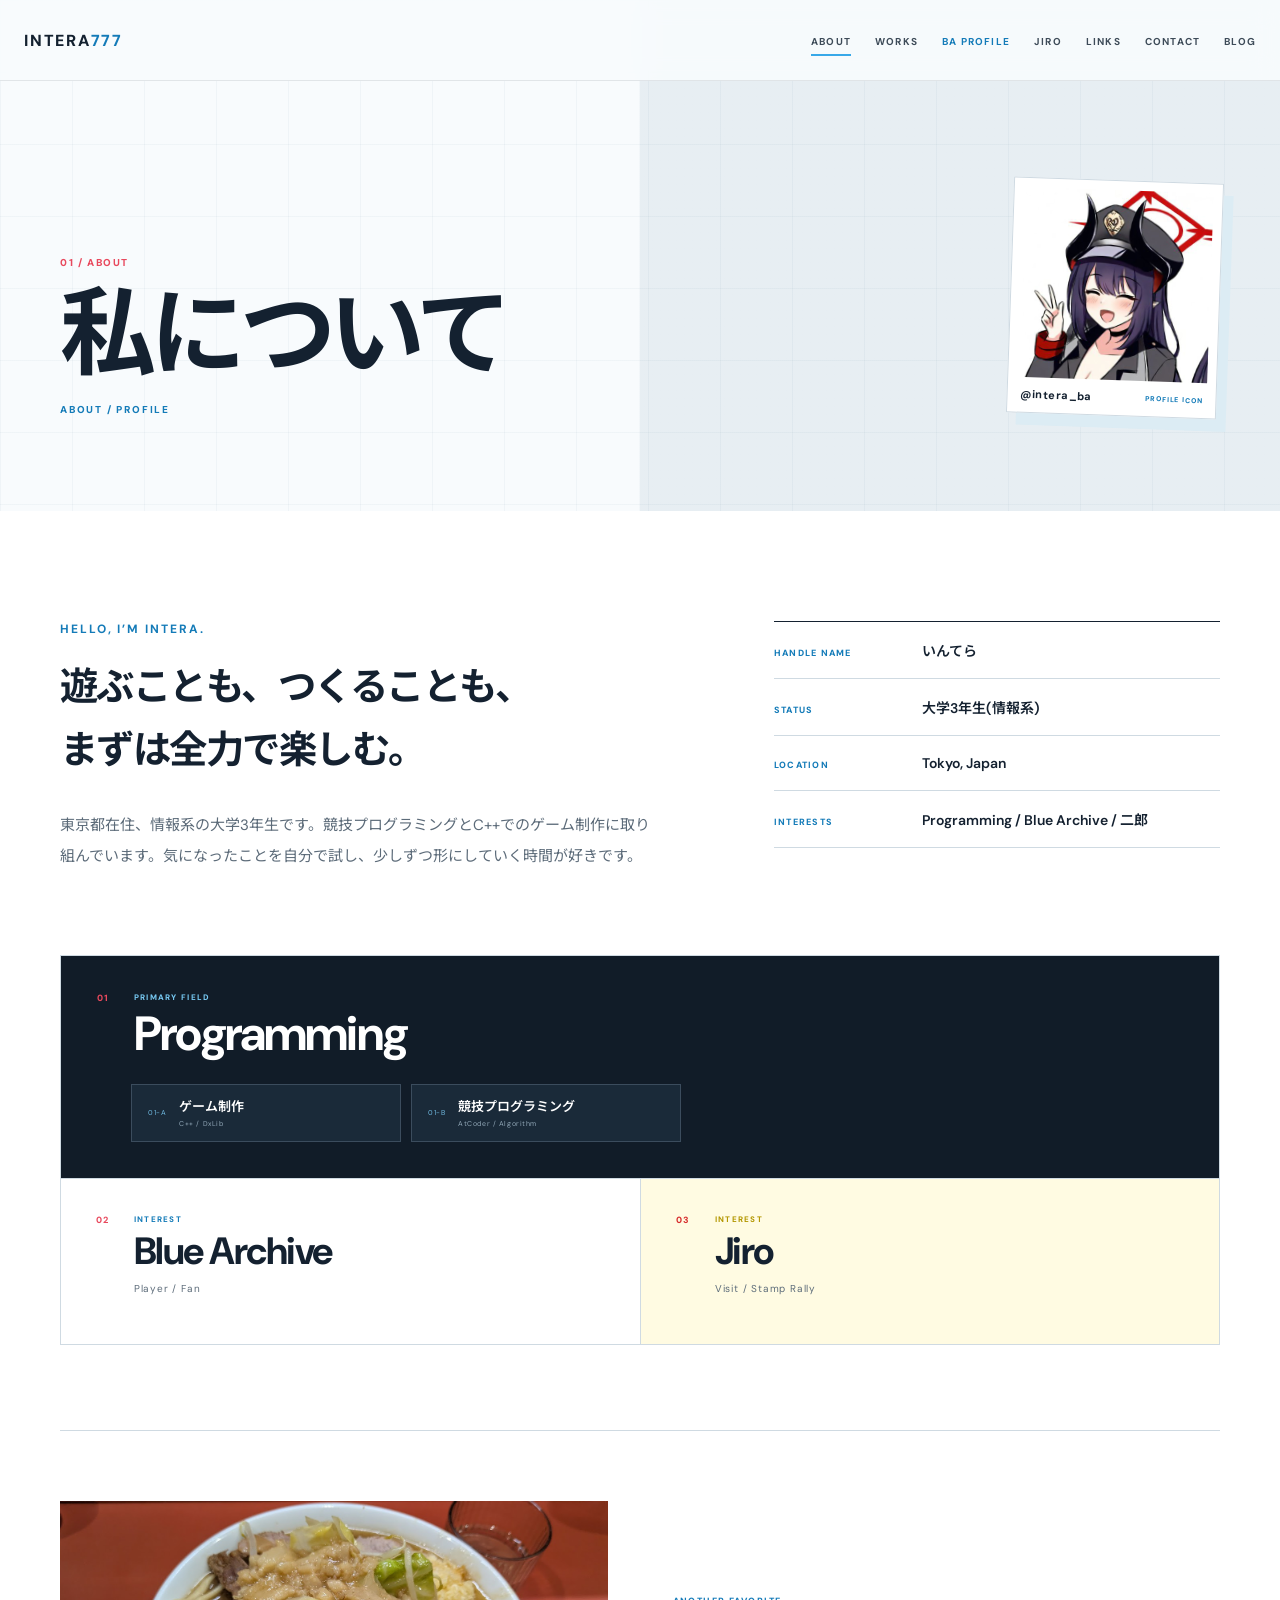
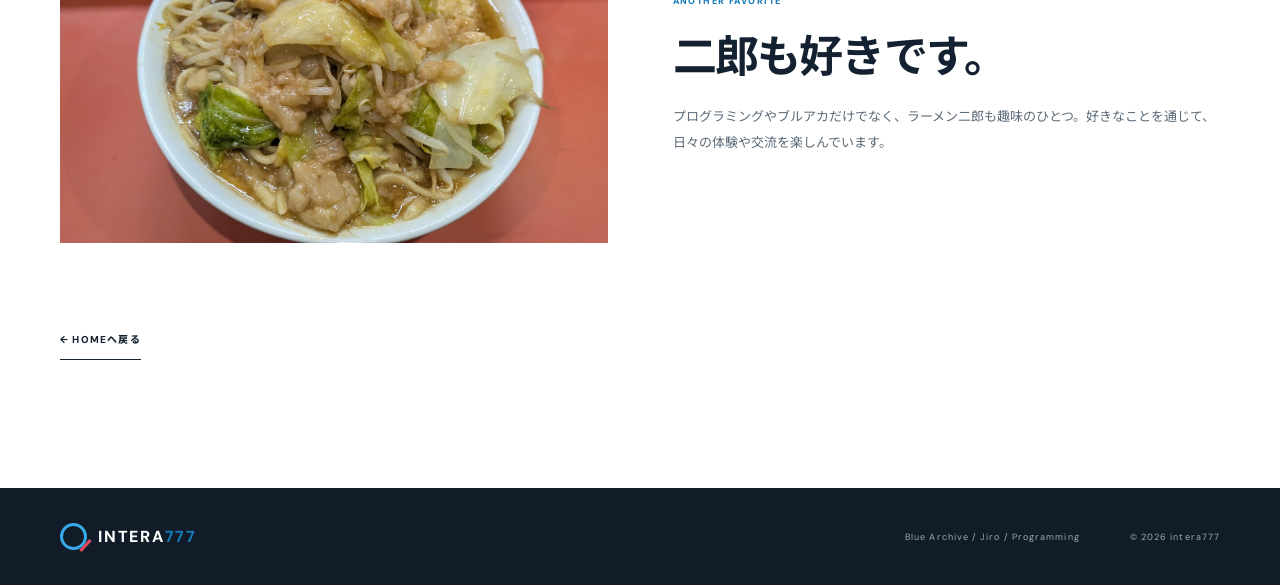
==== about.html @ 97f6bbed "サイトの完成" ====
<!doctype html>
<html lang="ja">
    <head>
        <meta charset="utf-8">
        <meta name="viewport" content="width=device-width, initial-scale=1">
        <meta name="description" content="いんてらのプロフィール、趣味、取り組んでいることを紹介します。">
        <title>About | いんてら</title>
        <link rel="stylesheet" href="stylesheet.css">
        <script src="script.js" defer></script>
    </head>
    <body class="subpage" data-page="about">
        <a class="skip-link" href="#main">
            本文へスキップ
        </a>
        <header class="site-header">
            <div class="header-inner">
                <a class="brand" href="index.html" aria-label="ホームへ戻る">
                    <span>INTERA<span class="brand-accent">777</span></span>
                </a>
                <button class="menu-button" type="button" aria-expanded="false" aria-controls="global-nav">
                    <span>MENU</span><i aria-hidden="true"></i>
                </button>
                <nav class="global-nav" id="global-nav" aria-label="メインナビゲーション">
                    <a data-nav="about" href="about.html">
                        ABOUT
                    </a>
                    <a data-nav="works" href="works.html">
                        WORKS
                    </a>
                    <a data-nav="ba" class="nav-highlight" href="ba_profile.html">
                        BA PROFILE
                    </a>
                    <a data-nav="jiro" href="jiro.html">
                        JIRO
                    </a>
                    <a data-nav="links" href="links.html">
                        LINKS
                    </a>
                    <a data-nav="contact" href="contact.html">
                        CONTACT
                    </a>
                    <a data-nav="blog" href="blog.html">
                        BLOG
                    </a>
                </nav>
            </div>
        </header>
        <main id="main">
            <section class="page-hero">
                <div class="page-width page-hero-inner reveal">
                    <div>
                        <p>
                            01 / ABOUT
                        </p>
                        <h1>
                            私について
                        </h1>
                        <span>ABOUT / PROFILE</span>
                    </div>
                    <figure class="about-hero-portrait">
                        <img src="image/x_icon.jpg" alt="いんてらのXプロフィールアイコン">
                        <figcaption>
                            <span>@intera_ba</span><small>PROFILE ICON</small>
                        </figcaption>
                    </figure>
                </div>
            </section>
            <section class="section about detail-section">
                <div class="page-width">
                    <div class="about-layout">
                        <div class="about-intro reveal">
                            <p class="about-kicker">
                                HELLO, I’M INTERA.
                            </p>
                            <p class="about-message">
                                遊ぶことも、つくることも、<br>まずは全力で楽しむ。
                            </p>
                            <p class="body-copy">
                                東京都在住、情報系の大学3年生です。競技プログラミングとC++でのゲーム制作に取り組んでいます。気になったことを自分で試し、少しずつ形にしていく時間が好きです。
                            </p>
                        </div>
                        <dl class="profile-list reveal">
                            <div>
                                <dt>
                                    HANDLE NAME
                                </dt>
                                <dd>
                                    いんてら
                                </dd>
                            </div>
                            <div>
                                <dt>
                                    STATUS
                                </dt>
                                <dd>
                                    大学3年生(情報系)
                                </dd>
                            </div>
                            <div>
                                <dt>
                                    LOCATION
                                </dt>
                                <dd>
                                    Tokyo, Japan
                                </dd>
                            </div>
                            <div>
                                <dt>
                                    INTERESTS
                                </dt>
                                <dd>
                                    Programming / Blue Archive / 二郎
                                </dd>
                            </div>
                        </dl>
                    </div>
                    <div class="interest-strip interest-hierarchy reveal" aria-label="興味分野の階層">
                        <section class="interest-parent">
                            <div class="interest-title">
                                <span class="interest-number">01</span>
                                <div>
                                    <small>PRIMARY FIELD</small>
                                    <h2>
                                        Programming
                                    </h2>
                                </div>
                            </div>
                            <div class="interest-branches">
                                <article>
                                    <span>01-A</span>
                                    <div>
                                        <h3>
                                            ゲーム制作
                                        </h3>
                                        <small>C++ / DxLib</small>
                                    </div>
                                </article>
                                <article>
                                    <span>01-B</span>
                                    <div>
                                        <h3>
                                            競技プログラミング
                                        </h3>
                                        <small>AtCoder / Algorithm</small>
                                    </div>
                                </article>
                            </div>
                        </section>
                        <section class="interest-root">
                            <span class="interest-number">02</span>
                            <div>
                                <small>INTEREST</small>
                                <h2>
                                    Blue Archive
                                </h2>
                                <p>Player / Fan</p>
                            </div>
                        </section>
                        <section class="interest-root interest-root-jiro">
                            <span class="interest-number">03</span>
                            <div>
                                <small>INTEREST</small>
                                <h2>
                                    Jiro
                                </h2>
                                <p>Visit / Stamp Rally</p>
                            </div>
                        </section>
                    </div>
                    <div class="about-feature reveal">
                        <img src="image/jiro_sengawa.jpg" alt="ラーメン二郎仙川店のラーメン">
                        <div>
                            <span>ANOTHER FAVORITE</span>
                            <h2>
                                二郎も好きです。
                            </h2>
                            <p>
                                プログラミングやブルアカだけでなく、ラーメン二郎も趣味のひとつ。好きなことを通じて、日々の体験や交流を楽しんでいます。
                            </p>
                        </div>
                    </div>
                    <a class="back-home reveal" href="index.html">
                        ← HOMEへ戻る
                    </a>
                </div>
            </section>
        </main>
        <footer>
            <div class="page-width footer-inner">
                <a class="brand" href="index.html">
                    <span class="brand-mark"></span><span>INTERA<span class="brand-accent">777</span></span>
                </a>
                <p>
                    Blue Archive / Jiro / Programming
                </p>
                <p>
                    © <span id="current-year">2026</span> intera777
                </p>
            </div>
        </footer>
    </body>
</html>
---- stylesheet.css ----
@import url("https://fonts.googleapis.com/css2?family=DM+Sans:wght@400;500;600;700&family=Noto+Sans+JP:wght@400;500;700;800&display=swap");

:root {
    --ink: #142130;
    --muted: #5c6b79;
    --blue: #38a8e8;
    --blue-dark: #147bb8;
    --pale: #eaf7ff;
    --red: #e8495d;
    --line: #cfdae2;
    --night: #111c28;
    --page: min(1160px,calc(100% - 48px));
    --font: "DM Sans","Noto Sans JP","Yu Gothic",sans-serif;
}

* {
    box-sizing: border-box;
}

html {
    scroll-behavior: smooth;
}

body {
    margin: 0;
    color: var(--ink);
    background: #f8fbfd;
    font-family: var(--font);
    -webkit-font-smoothing: antialiased;
}

body.menu-open {
    overflow: hidden;
}

a {
    color: inherit;
    text-decoration: none;
}

img {
    display: block;
    max-width: 100%;
}

.page-width {
    width: var(--page);
    margin-inline: auto;
}

.mobile-only {
    display: none;
}

.skip-link {
    position: fixed;
    z-index: 100;
    top: 8px;
    left: 8px;
    padding: 10px 16px;
    background: var(--night);
    color: #fff;
    transform: translateY(-150%);
}

.skip-link:focus {
    transform: none;
}

.site-header {
    position: fixed;
    z-index: 50;
    inset: 0 0 auto;
    border-bottom: 1px solid transparent;
    transition: .25s;
}

.site-header.is-scrolled {
    background: #f8fbfdeb;
    border-color: #1421301a;
    box-shadow: 0 6px 24px #1421300d;
    backdrop-filter: blur(14px);
}

.header-inner {
    width: min(1280px,calc(100% - 48px));
    height: 80px;
    margin: auto;
    display: flex;
    align-items: center;
    justify-content: space-between;
}

.brand {
    display: inline-flex;
    align-items: center;
    gap: 11px;
    font-size: 16px;
    font-weight: 800;
    letter-spacing: .11em;
}

.brand-mark {
    position: relative;
    width: 27px;
    height: 27px;
    border: 3px solid var(--blue);
    border-radius: 50%;
}

.brand-mark:after {
    content: "";
    position: absolute;
    width: 15px;
    height: 3px;
    right: -9px;
    bottom: 0;
    background: var(--red);
    transform: rotate(-48deg);
}

.brand-accent {
    color: var(--blue-dark);
}

.global-nav {
    display: flex;
    align-items: center;
    gap: 30px;
}

.global-nav a {
    position: relative;
    padding: 29px 0 26px;
    color: #3d4b58;
    font-size: 11px;
    font-weight: 700;
    letter-spacing: .12em;
}

.global-nav a:after {
    content: "";
    position: absolute;
    inset: auto 50% 18px;
    width: 0;
    height: 2px;
    background: var(--blue);
    transition: .2s;
}

.global-nav a:hover:after,.global-nav a.is-active:after {
    left: 0;
    width: 100%;
}

.global-nav .nav-highlight {
    color: var(--blue-dark);
}

.menu-button {
    display: none;
}

.hero {
    position: relative;
    min-height: 760px;
    height: 100vh;
    overflow: hidden;
    background: linear-gradient(90deg,transparent 49.94%,#1f557814 50%),linear-gradient(#1f55780a 1px,transparent 1px),linear-gradient(90deg,#1f55780a 1px,transparent 1px),#f8fbfd;
    background-size: 100% 100%,72px 72px,72px 72px,auto;
}

.hero:before {
    content: "";
    position: absolute;
    width: 56vw;
    height: 56vw;
    min-width: 650px;
    min-height: 650px;
    right: -15vw;
    top: -17vw;
    border: 1px solid #38a8e829;
    border-radius: 50%;
}

.hero-grid {
    height: 100%;
    display: grid;
    grid-template-columns: 1.03fr .97fr;
    align-items: center;
    gap: 80px;
    padding-top: 72px;
}

.eyebrow {
    display: flex;
    align-items: center;
    gap: 12px;
    margin: 0 0 24px;
    color: var(--blue-dark);
    font-size: 11px;
    font-weight: 800;
    letter-spacing: .22em;
}

.eyebrow:before {
    content: "";
    width: 42px;
    height: 2px;
    background: var(--red);
}

.hero h1 {
    margin: 0;
    font-size: clamp(56px,6.1vw,94px);
    line-height: 1.16;
    letter-spacing: -.07em;
    font-weight: 800;
}

.hero h1 em {
    position: relative;
    color: var(--blue-dark);
    font-style: normal;
}

.hero h1 em:after {
    content: "";
    position: absolute;
    width: 26px;
    height: 26px;
    right: -35px;
    top: 0;
    border-top: 3px solid var(--red);
    border-right: 3px solid var(--red);
}

.hero-lead {
    margin: 32px 0 0;
    color: var(--muted);
    font-size: 16px;
    line-height: 2;
    font-weight: 500;
}

.hero-actions {
    display: flex;
    align-items: center;
    gap: 32px;
    margin-top: 42px;
}

.button {
    display: inline-flex;
    min-width: 208px;
    align-items: center;
    justify-content: space-between;
    padding: 17px 20px;
    border: 1px solid var(--blue-dark);
    background: var(--blue-dark);
    color: #fff;
    box-shadow: 8px 8px 0 #38a8e82e;
    font-size: 12px;
    font-weight: 700;
    letter-spacing: .08em;
    transition: .2s;
}

.button:hover {
    background: var(--ink);
    border-color: var(--ink);
    transform: translate(-2px,-2px);
}

.text-link {
    padding: 10px 0;
    border-bottom: 1px solid;
    font-size: 12px;
    font-weight: 700;
}

.text-link span {
    margin-left: 14px;
    color: var(--red);
}

.hero-visual {
    position: relative;
    aspect-ratio: 1/1.05;
}

.hero-card {
    position: absolute;
    z-index: 2;
    width: 68%;
    left: 16%;
    top: 12%;
    padding: 13px;
    background: #fff;
    box-shadow: 0 30px 70px #12334e33;
    transform: rotate(2.5deg);
}

.hero-card:before {
    content: "";
    position: absolute;
    z-index: -1;
    inset: 10px -18px -18px 10px;
    border: 2px solid #38a8e859;
}

.hero-card img {
    width: 100%;
    aspect-ratio: 1;
    object-fit: cover;
}

.hero-card p {
    display: flex;
    justify-content: space-between;
    margin: 13px 4px 2px;
    font-size: 14px;
    font-weight: 700;
}

.hero-card p span {
    color: var(--muted);
    font-size: 9px;
    letter-spacing: .18em;
}

.halo {
    position: absolute;
    border-radius: 50%;
    border: 1px solid #38a8e873;
}

.halo-one {
    width: 94%;
    aspect-ratio: 1;
    top: 1%;
    left: 3%;
}

.halo-two {
    width: 68%;
    aspect-ratio: 1;
    top: 14%;
    left: 16%;
    border-width: 13px;
    border-color: #38a8e81c;
}

.visual-note {
    position: absolute;
    z-index: 3;
    padding: 8px 11px;
    color: var(--blue-dark);
    background: #ffffffd9;
    border-left: 2px solid var(--red);
    font-size: 10px;
    font-weight: 800;
    letter-spacing: .14em;
}

.note-top {
    top: 15%;
    right: 1%;
}

.note-bottom {
    left: 0;
    bottom: 18%;
}

.cross-mark {
    position: absolute;
    right: 4%;
    bottom: 17%;
    width: 35px;
    height: 35px;
}

.cross-mark:before,.cross-mark:after {
    content: "";
    position: absolute;
    left: 16px;
    width: 2px;
    height: 35px;
    background: var(--red);
}

.cross-mark:after {
    transform: rotate(90deg);
}

.scroll-cue {
    position: absolute;
    left: 28px;
    bottom: 76px;
    display: flex;
    align-items: center;
    gap: 12px;
    margin: 0;
    color: var(--muted);
    font-size: 9px;
    letter-spacing: .2em;
    transform: rotate(90deg);
    transform-origin: left bottom;
}

.scroll-cue span {
    width: 50px;
    height: 1px;
    background: var(--blue);
}

.section {
    padding: 128px 0;
    scroll-margin-top: 72px;
}

.section-heading {
    display: flex;
    align-items: flex-start;
    gap: 24px;
    margin-bottom: 72px;
}

.section-heading>p {
    min-width: 36px;
    margin: 1px 0 0;
    color: var(--red);
    font-size: 11px;
    font-weight: 800;
    letter-spacing: .12em;
}

.section-heading span,.contact-copy>span {
    display: block;
    margin: 0 0 10px;
    color: var(--blue-dark);
    font-size: 11px;
    font-weight: 800;
    letter-spacing: .22em;
}

.section-heading h2 {
    margin: 0;
    font-size: clamp(34px,4vw,54px);
    line-height: 1;
    letter-spacing: -.04em;
}

.about {
    background: #fff;
}

.about-layout {
    display: grid;
    grid-template-columns: 1.15fr .85fr;
    gap: 110px;
}

.about-kicker {
    margin: 0 0 19px;
    color: var(--blue-dark);
    font-size: 12px;
    font-weight: 700;
    letter-spacing: .16em;
}

.about-message {
    margin: 0;
    font-size: clamp(26px,3vw,41px);
    line-height: 1.65;
    font-weight: 700;
    letter-spacing: -.04em;
}

.body-copy {
    max-width: 680px;
    margin: 27px 0 0;
    color: var(--muted);
    font-size: 15px;
    line-height: 2.1;
}

.profile-list {
    margin: 0;
    border-top: 1px solid;
}

.profile-list div {
    display: grid;
    grid-template-columns: 130px 1fr;
    align-items: baseline;
    gap: 18px;
    padding: 18px 0;
    border-bottom: 1px solid var(--line);
}

.profile-list dt {
    color: var(--blue-dark);
    font-size: 9px;
    font-weight: 800;
    letter-spacing: .14em;
}

.profile-list dd {
    margin: 0;
    font-size: 14px;
    font-weight: 600;
}

.interest-strip {
    display: grid;
    grid-template-columns: repeat(3,1fr);
    margin-top: 82px;
    border: 1px solid var(--line);
}

.interest-strip div {
    position: relative;
    padding: 31px 34px;
    border-right: 1px solid var(--line);
}

.interest-strip div:last-child {
    border: 0;
}

.interest-strip span {
    position: absolute;
    top: 12px;
    right: 15px;
    color: #b9c7d0;
    font-size: 9px;
}

.interest-strip strong,.interest-strip small {
    display: block;
}

.interest-strip strong {
    font-size: 15px;
}

.interest-strip small {
    margin-top: 6px;
    color: var(--muted);
    font-size: 10px;
    letter-spacing: .08em;
}

.works {
    position: relative;
    overflow: hidden;
    color: #fff;
    background: var(--night);
}

.works:before {
    content: "";
    position: absolute;
    top: -170px;
    right: -120px;
    width: 580px;
    height: 580px;
    border: 1px solid #38a8e82e;
    border-radius: 50%;
    box-shadow: 0 0 0 80px #38a8e806,0 0 0 160px #38a8e805;
}

.heading-light span {
    color: #65c4f5;
}

.heading-light h2 {
    color: #fff;
}

.works-intro {
    display: flex;
    justify-content: space-between;
    align-items: flex-end;
    margin: -18px 0 55px 60px;
}

.works-intro p {
    margin: 0;
    font-size: 20px;
    line-height: 1.8;
    font-weight: 600;
}

.works-intro span {
    color: #738394;
    font-size: 9px;
    letter-spacing: .15em;
}

.project-list {
    display: grid;
    grid-template-columns: 1fr 1fr;
    gap: 28px;
}

.project-card {
    position: relative;
    overflow: hidden;
    border: 1px solid #344454;
    background: #162433;
}

.project-number {
    position: absolute;
    z-index: 2;
    top: 18px;
    left: 20px;
    color: #ffffffa6;
    font-size: 9px;
    letter-spacing: .17em;
}

.project-visual {
    position: relative;
    height: 275px;
    overflow: hidden;
}

.project-visual b {
    position: absolute;
    z-index: 2;
    right: 15%;
    top: 50%;
    color: #ffffffe0;
    font-size: 95px;
    line-height: 1;
    transform: translateY(-50%);
}

.visual-tacco {
    background: linear-gradient(135deg,#173e62,#2b8ac0);
}

.visual-tacco:before,.visual-tacco:after {
    content: "";
    position: absolute;
    border: 1px solid #fff3;
    border-radius: 50%;
}

.visual-tacco:before {
    width: 290px;
    height: 290px;
    top: 20px;
    right: -30px;
}

.visual-tacco:after {
    width: 200px;
    height: 200px;
    top: 65px;
    right: 15px;
}

.visual-tacco i {
    position: absolute;
    width: 22px;
    height: 22px;
    left: 20%;
    top: 45%;
    border: 2px solid #fff6;
    transform: rotate(45deg);
}

.visual-tennis {
    background: linear-gradient(150deg,#236a72,#54b892);
}

.visual-tennis:before {
    content: "";
    position: absolute;
    inset: 38px 60px;
    border: 2px solid #fff6;
}

.visual-tennis i:before,.visual-tennis i:after {
    content: "";
    position: absolute;
    z-index: 1;
    background: #fff6;
}

.visual-tennis i:before {
    top: 38px;
    bottom: 38px;
    left: 50%;
    width: 2px;
}

.visual-tennis i:after {
    left: 60px;
    right: 60px;
    top: 50%;
    height: 2px;
}

.project-content {
    padding: 28px 31px 32px;
}

.project-title-row {
    display: flex;
    justify-content: space-between;
    align-items: baseline;
    gap: 20px;
}

.project-title-row h3 {
    margin: 0;
    font-size: 25px;
}

.project-title-row>span {
    color: #738394;
    font-size: 9px;
}

.project-content>p {
    min-height: 54px;
    margin: 15px 0 20px;
    color: #9dafbd;
    font-size: 13px;
    line-height: 1.8;
}

.tag-list {
    display: flex;
    flex-wrap: wrap;
    gap: 7px;
    margin: 0 0 30px;
    padding: 0;
    list-style: none;
}

.tag-list li {
    padding: 6px 10px;
    border: 1px solid #405364;
    color: #b9c8d3;
    font-size: 8px;
    letter-spacing: .08em;
}

.project-link {
    display: flex;
    justify-content: space-between;
    padding-top: 18px;
    border-top: 1px solid #344454;
    color: #61c3f3;
    font-size: 10px;
    font-weight: 700;
    letter-spacing: .12em;
}

.project-link span {
    color: var(--red);
    font-size: 16px;
    transition: .2s;
}

.project-link:hover span {
    transform: translate(3px,-3px);
}

.blog {
    background: var(--pale);
}

.coming-soon {
    display: grid;
    grid-template-columns: 190px 1fr auto;
    align-items: center;
    gap: 50px;
    padding: 50px;
    border: 1px solid #bddbe9;
    background: #ffffff8c;
}

.coming-symbol {
    position: relative;
    width: 150px;
    aspect-ratio: 1;
    border: 1px solid #a7d6ec;
    border-radius: 50%;
}

.coming-symbol:before,.coming-symbol:after {
    content: "";
    position: absolute;
    inset: 32px 74px;
    background: var(--blue);
}

.coming-symbol:after {
    inset: 74px 32px;
}

.coming-soon span {
    color: var(--blue-dark);
    font-size: 9px;
    font-weight: 700;
    letter-spacing: .16em;
}

.coming-soon h3 {
    margin: 10px 0 0;
    font-size: clamp(32px,5vw,61px);
    letter-spacing: -.04em;
}

.coming-soon h3+p {
    max-width: 590px;
    margin: 18px 0 0;
    color: var(--muted);
    font-size: 13px;
    line-height: 1.9;
}

.coming-soon small {
    align-self: start;
    display: flex;
    align-items: center;
    gap: 7px;
    color: var(--muted);
    font-size: 8px;
    letter-spacing: .13em;
}

.coming-soon small i {
    width: 6px;
    height: 6px;
    border-radius: 50%;
    background: #f1b94d;
    box-shadow: 0 0 0 4px #f1b94d2b;
}

.links {
    background: #fff;
}

.social-list {
    border-top: 1px solid;
}

.social-list a {
    display: grid;
    grid-template-columns: 70px 1fr 1fr 34px;
    align-items: center;
    min-height: 130px;
    padding: 22px 18px;
    border-bottom: 1px solid var(--line);
    transition: .2s;
}

.social-list a:hover {
    padding-left: 28px;
    color: var(--blue-dark);
    background: #f5fbff;
}

.social-list>a>span {
    color: var(--red);
    font-size: 9px;
}

.social-list strong {
    font-size: clamp(28px,4vw,48px);
    letter-spacing: -.04em;
}

.social-list strong small {
    display: block;
    margin-top: 6px;
    color: var(--muted);
    font-size: 8px;
    letter-spacing: .15em;
}

.social-list em {
    color: var(--muted);
    font-size: 12px;
    font-style: normal;
}

.social-list b {
    color: var(--blue-dark);
    font-size: 23px;
    transition: .2s;
}

.social-list a:hover b {
    transform: translate(3px,-3px);
}

.ba-profile {
    overflow: hidden;
    background: #f3f8fb;
}

.ba-grid {
    display: grid;
    grid-template-columns: 1.35fr 1fr .72fr;
    align-items: start;
    gap: 23px;
}

.ba-card {
    margin: 0;
    padding: 9px;
    border: 1px solid var(--line);
    background: #fff;
    box-shadow: 10px 13px 0 #dfedf4;
}

.ba-card img {
    width: 100%;
    aspect-ratio: 1.885/1;
    object-fit: cover;
}

.ba-card-main img {
    aspect-ratio: 1.6/1;
}

.ba-card figcaption {
    display: flex;
    justify-content: space-between;
    padding: 12px 5px 4px;
    color: var(--muted);
    font-size: 8px;
    letter-spacing: .12em;
}

.ba-card figcaption span {
    color: var(--red);
}

.ba-note {
    padding: 27px;
    color: #fff;
    background: var(--blue-dark);
    box-shadow: 9px 9px 0 #38a8e82e;
}

.ba-note>span {
    color: #a9ddf6;
    font-size: 8px;
    letter-spacing: .16em;
}

.ba-note h3 {
    margin: 5px 0 24px;
    font-size: 21px;
}

.ba-note dl {
    margin: 0;
    border-top: 1px solid #ffffff4d;
}

.ba-note dl div {
    display: flex;
    justify-content: space-between;
    padding: 12px 0;
    border-bottom: 1px solid #fff3;
    font-size: 11px;
}

.ba-note dt {
    color: #b9e1f5;
}

.ba-note dd {
    margin: 0;
    font-weight: 600;
}

.ba-note p {
    margin: 34px 0 0;
    font-size: 22px;
    line-height: 1.5;
    font-weight: 700;
}

.contact {
    color: #fff;
    background: var(--blue-dark);
}

.contact-inner {
    display: grid;
    grid-template-columns: .85fr 1.15fr;
    gap: 100px;
    align-items: end;
}

.contact-copy>span {
    color: #b9e5fa;
}

.contact-copy h2 {
    margin: 0;
    font-size: clamp(56px,8vw,100px);
    line-height: .95;
    letter-spacing: -.07em;
}

.contact-copy p {
    max-width: 430px;
    margin: 28px 0 0;
    color: #cce9f7;
    font-size: 13px;
    line-height: 1.9;
}

.contact-actions {
    border-top: 1px solid #ffffff8c;
}

.contact-actions a {
    display: grid;
    grid-template-columns: 120px 1fr 20px;
    align-items: center;
    padding: 27px 7px;
    border-bottom: 1px solid #fff6;
}

.contact-actions span {
    color: #b9e5fa;
    font-size: 8px;
    letter-spacing: .16em;
}

.contact-actions strong {
    font-size: clamp(15px,2vw,23px);
    font-weight: 500;
}

.contact-actions i {
    font-size: 18px;
    font-style: normal;
    transition: .2s;
}

.contact-actions a:hover i {
    transform: translateX(5px);
}

footer {
    padding: 35px 0;
    color: #9eabb7;
    background: var(--night);
}

.footer-inner {
    display: grid;
    grid-template-columns: 1fr auto auto;
    align-items: center;
    gap: 50px;
}

.footer-inner .brand {
    color: #fff;
}

.footer-inner p {
    margin: 0;
    font-size: 9px;
    letter-spacing: .12em;
}

.reveal {
    opacity: 0;
    transform: translateY(22px);
    transition: opacity .7s,transform .7s;
}

.reveal.is-visible {
    opacity: 1;
    transform: none;
}

.contact-copy small {
    display: block;
    max-width: 430px;
    margin-top: 18px;
    color: #9dd3ed;
    font-size: 9px;
    line-height: 1.8;
}

@media(prefers-reduced-motion:reduce) {
    html {
        scroll-behavior: auto;
    }
    .reveal {
        opacity: 1;
        transform: none;
    }
    *,*:before,*:after {
        transition-duration: .01ms!important;
    }
}

@media(max-width:980px) {
    :root {
        --page: min(calc(100% - 40px),760px);
    }
    .header-inner {
        width: calc(100% - 40px);
    }
    .menu-button {
        z-index: 2;
        display: flex;
        align-items: center;
        gap: 10px;
        padding: 10px 0;
        border: 0;
        background: transparent;
        font: 800 9px var(--font);
        letter-spacing: .13em;
    }
    .menu-button i,.menu-button i:after {
        display: block;
        width: 24px;
        height: 2px;
        background: var(--ink);
        transition: .2s;
    }
    .menu-button i {
        position: relative;
        transform: translateY(-4px);
    }
    .menu-button i:after {
        content: "";
        position: absolute;
        top: 8px;
    }
    .menu-button[aria-expanded=true] i {
        transform: rotate(45deg);
    }
    .menu-button[aria-expanded=true] i:after {
        top: 0;
        transform: rotate(-90deg);
    }
    .global-nav {
        position: fixed;
        inset: 0;
        flex-direction: column;
        justify-content: center;
        gap: 4px;
        visibility: hidden;
        opacity: 0;
        background: #f8fbfdfb;
        transition: .2s;
    }
    .global-nav.is-open {
        visibility: visible;
        opacity: 1;
    }
    .global-nav a {
        padding: 12px;
        font-size: 18px;
    }
    .global-nav a:after {
        display: none;
    }
    .hero-grid {
        grid-template-columns: 1fr 1fr;
        gap: 30px;
    }
    .hero h1 {
        font-size: clamp(50px,8.3vw,72px);
    }
    .hero-card {
        width: 78%;
        left: 11%;
    }
    .scroll-cue {
        display: none;
    }
    .about-layout {
        grid-template-columns: 1fr;
        gap: 55px;
    }
    .project-list {
        grid-template-columns: 1fr;
    }
    .coming-soon {
        grid-template-columns: 150px 1fr;
        gap: 35px;
    }
    .coming-symbol {
        width: 130px;
    }
    .coming-soon small {
        display: none;
    }
    .ba-grid {
        grid-template-columns: 1.2fr .8fr;
    }
    .ba-card-main {
        grid-column: 1/-1;
    }
    .contact-inner {
        grid-template-columns: 1fr;
        gap: 60px;
    }
}

@media(max-width:660px) {
    :root {
        --page: calc(100% - 34px);
    }
    .header-inner {
        width: calc(100% - 34px);
        height: 68px;
    }
    .brand {
        font-size: 13px;
    }
    .brand-mark {
        width: 23px;
        height: 23px;
    }
    .mobile-only {
        display: initial;
    }
    .hero {
        min-height: 800px;
        height: 100svh;
    }
    .hero-grid {
        display: flex;
        flex-direction: column;
        justify-content: center;
        align-items: stretch;
        gap: 40px;
        min-height: 800px;
        padding-top: 80px;
    }
    .hero-copy {
        z-index: 3;
    }
    .eyebrow {
        margin-bottom: 15px;
    }
    .hero h1 {
        font-size: clamp(46px,15.2vw,66px);
    }
    .hero h1 em:after {
        width: 17px;
        height: 17px;
        right: -23px;
    }
    .hero-lead {
        margin-top: 21px;
        font-size: 13px;
        line-height: 1.8;
    }
    .hero-actions {
        margin-top: 28px;
        gap: 20px;
    }
    .button {
        min-width: 175px;
        padding: 14px;
        font-size: 10px;
    }
    .text-link {
        font-size: 10px;
    }
    .hero-visual {
        position: absolute;
        z-index: 1;
        width: 270px;
        height: 270px;
        right: -65px;
        bottom: 15px;
        opacity: .42;
    }
    .hero-card p,.visual-note,.cross-mark {
        display: none;
    }
    .section {
        padding: 92px 0;
    }
    .section-heading {
        gap: 13px;
        margin-bottom: 48px;
    }
    .section-heading>p {
        min-width: 28px;
    }
    .section-heading h2 {
        font-size: 34px;
    }
    .about-message {
        font-size: 24px;
    }
    .body-copy {
        font-size: 13px;
    }
    .profile-list div {
        grid-template-columns: 105px 1fr;
    }
    .interest-strip {
        grid-template-columns: 1fr;
        margin-top: 56px;
    }
    .interest-strip div {
        border-right: 0;
        border-bottom: 1px solid var(--line);
    }
    .works-intro {
        display: block;
        margin: -10px 0 40px;
    }
    .works-intro p {
        font-size: 17px;
    }
    .works-intro span {
        display: block;
        margin-top: 18px;
    }
    .project-visual {
        height: 205px;
    }
    .project-content {
        padding: 24px 22px;
    }
    .project-content>p {
        min-height: 0;
    }
    .coming-soon {
        display: block;
        padding: 30px 24px;
    }
    .coming-symbol {
        width: 86px;
        margin-bottom: 27px;
    }
    .coming-symbol:before {
        inset: 19px 42px;
    }
    .coming-symbol:after {
        inset: 42px 19px;
    }
    .social-list a {
        grid-template-columns: 35px 1fr 25px;
        min-height: 105px;
        padding-inline: 8px;
    }
    .social-list a:hover {
        padding-left: 12px;
    }
    .social-list strong {
        font-size: 29px;
    }
    .social-list em {
        display: none;
    }
    .social-list b {
        font-size: 18px;
    }
    .ba-grid {
        grid-template-columns: 1fr;
        gap: 30px;
    }
    .ba-card-main {
        grid-column: auto;
    }
    .ba-note {
        padding: 25px;
    }
    .contact-copy h2 {
        font-size: 61px;
    }
    .contact-actions a {
        grid-template-columns: 1fr 20px;
        gap: 6px;
    }
    .contact-actions span {
        grid-column: 1/-1;
    }
    .contact-actions strong {
        font-size: 15px;
    }
    .footer-inner {
        grid-template-columns: 1fr auto;
        gap: 20px;
    }
    .footer-inner>p:nth-child(2) {
        display: none;
    }
}

/* Multi-page layout */

.page-index {
    background: #fff;
}

.page-index-lead {
    margin: -45px 0 45px 60px;
    color: var(--muted);
    font-size: 14px;
}

.page-card-grid {
    display: grid;
    grid-template-columns: repeat(3,1fr);
    gap: 18px;
}

.page-card {
    position: relative;
    min-height: 280px;
    padding: 28px;
    border: 1px solid var(--line);
    background: #fff;
    transition: transform .25s,box-shadow .25s,border-color .25s;
}

.page-card:hover {
    z-index: 2;
    transform: translateY(-6px);
    border-color: var(--blue);
    box-shadow: 0 22px 45px #173f5a1f;
}

.page-card-number {
    position: absolute;
    top: 25px;
    right: 25px;
    color: var(--red);
    font-size: 9px;
    font-weight: 800;
}

.page-card>p {
    margin: 45px 0 8px;
    color: var(--blue-dark);
    font-size: 9px;
    font-weight: 800;
    letter-spacing: .17em;
}

.page-card h3 {
    margin: 0;
    font-size: clamp(34px,4vw,50px);
    letter-spacing: -.05em;
}

.page-card small {
    display: block;
    max-width: 230px;
    margin-top: 18px;
    color: var(--muted);
    font-size: 11px;
    line-height: 1.7;
}

.page-card>i {
    position: absolute;
    right: 27px;
    bottom: 23px;
    color: var(--red);
    font-size: 22px;
    font-style: normal;
    transition: transform .2s;
}

.page-card:hover>i {
    transform: translateX(5px);
}

.page-card-dark {
    color: #fff;
    border-color: #263747;
    background: var(--night);
}

.page-card-dark small {
    color: #9dafbd;
}

.page-card-pale {
    background: var(--pale);
}

.page-card-blue {
    color: #fff;
    border-color: var(--blue-dark);
    background: var(--blue-dark);
}

.page-card-blue>p,.page-card-blue small {
    color: #d4f0ff;
}

.page-card-image {
    overflow: hidden;
    color: #fff;
    background: linear-gradient(#17334dbd,#17334de8),url("image/ba_id_card.jpg") center/cover;
}

.page-card-image>p,.page-card-image small {
    color: #d4f0ff;
}

.subpage .site-header {
    background: #f8fbfdeb;
    border-bottom-color: #1421301a;
    backdrop-filter: blur(14px);
}

.page-hero {
    padding: 180px 0 95px;
    overflow: hidden;
    background: linear-gradient(90deg,transparent 49.94%,#1f557814 50%),linear-gradient(#1f55780a 1px,transparent 1px),linear-gradient(90deg,#1f55780a 1px,transparent 1px),#f8fbfd;
    background-size: 100% 100%,72px 72px,72px 72px,auto;
}

.page-hero-inner {
    display: grid;
    grid-template-columns: 1fr .65fr;
    align-items: end;
    gap: 80px;
}

.page-hero-inner>div>p {
    margin: 0 0 18px;
    color: var(--red);
    font-size: 10px;
    font-weight: 800;
    letter-spacing: .16em;
}

.page-hero h1 {
    margin: 0;
    font-size: clamp(52px,7.5vw,96px);
    line-height: 1;
    letter-spacing: -.065em;
}

.page-hero-inner>div>span {
    display: block;
    margin-top: 20px;
    color: var(--blue-dark);
    font-size: 10px;
    font-weight: 800;
    letter-spacing: .18em;
}

.page-hero-inner>p {
    margin: 0;
    padding-left: 25px;
    border-left: 2px solid var(--blue);
    color: var(--muted);
    font-size: 15px;
    line-height: 2;
    font-weight: 500;
}

.page-hero-dark {
    color: #fff;
    background: var(--night);
}

.page-hero-dark .page-hero-inner>p {
    color: #a9b9c6;
}

.page-hero-dark .page-hero-inner>div>span {
    color: #65c4f5;
}

.page-hero-pale {
    background: var(--pale);
}

.page-hero-blue {
    color: #fff;
    background: var(--blue-dark);
}

.page-hero-blue .page-hero-inner>div>p {
    color: #fff;
}

.page-hero-blue .page-hero-inner>div>span,.page-hero-blue .page-hero-inner>p {
    color: #d4f0ff;
}

.page-hero-blue .page-hero-inner>p {
    border-color: #fff;
}

.page-hero-ba {
    position: relative;
    background: linear-gradient(100deg,#f8fbfd 0%,#f8fbfdf2 58%,#e8f6fdb8 100%);
}

.page-hero-ba:after {
    content: "";
    position: absolute;
    width: 340px;
    height: 340px;
    right: -90px;
    top: 90px;
    border: 35px solid #38a8e81f;
    border-radius: 50%;
}

.detail-section {
    padding-top: 110px;
}

.project-title-row h2 {
    margin: 0;
    font-size: 25px;
}

.back-home {
    display: inline-block;
    margin-top: 75px;
    padding: 13px 0;
    border-bottom: 1px solid var(--ink);
    font-size: 10px;
    font-weight: 800;
    letter-spacing: .12em;
}

.back-home-light {
    color: #fff;
    border-color: #fff;
}

.about-feature {
    display: grid;
    grid-template-columns: 1fr 1fr;
    align-items: center;
    gap: 65px;
    margin-top: 85px;
    padding-top: 70px;
    border-top: 1px solid var(--line);
}

.about-feature img {
    width: 100%;
    aspect-ratio: 1.6/1;
    object-fit: cover;
}

.about-feature span,.ba-message span,.policy-box>span {
    color: var(--blue-dark);
    font-size: 9px;
    font-weight: 800;
    letter-spacing: .16em;
}

.about-feature h2,.ba-message h2 {
    margin: 12px 0 18px;
    font-size: clamp(28px,4vw,44px);
    letter-spacing: -.04em;
}

.about-feature p,.ba-message p {
    margin: 0;
    color: var(--muted);
    font-size: 13px;
    line-height: 2;
}

.blog-topics {
    display: grid;
    grid-template-columns: repeat(3,1fr);
    margin-top: 45px;
    border: 1px solid #bddbe9;
    background: #fff;
}

.blog-topics article {
    padding: 30px;
    border-right: 1px solid #bddbe9;
}

.blog-topics article:last-child {
    border: 0;
}

.blog-topics span {
    color: var(--red);
    font-size: 9px;
    font-weight: 800;
}

.blog-topics h3 {
    margin: 15px 0 10px;
}

.blog-topics p {
    margin: 0;
    color: var(--muted);
    font-size: 12px;
    line-height: 1.8;
}

.external-note {
    margin: 20px 0 0;
    color: var(--muted);
    font-size: 9px;
    letter-spacing: .08em;
}

.policy-box {
    margin-top: 80px;
    padding: 40px;
    border: 1px solid #ffffff59;
    background: #ffffff12;
}

.policy-box>span {
    color: #b9e5fa;
}

.policy-box h3 {
    margin: 12px 0 15px;
    font-size: 22px;
}

.policy-box p {
    max-width: 850px;
    margin: 0;
    color: #cce9f7;
    font-size: 12px;
    line-height: 2;
}

.ba-message {
    max-width: 800px;
    margin: 90px auto 0;
    text-align: center;
}

.ba-message p {
    max-width: 680px;
    margin: 0 auto;
}

.ba-message a {
    display: inline-block;
    margin-top: 28px;
    padding: 14px 25px;
    color: #fff;
    background: var(--blue-dark);
    font-size: 10px;
    font-weight: 800;
    letter-spacing: .1em;
}

@media(max-width:980px) {
    .page-card-grid {
        grid-template-columns: repeat(2,1fr);
    }
    .page-hero-inner {
        grid-template-columns: 1fr 1fr;
        gap: 40px;
    }
    .about-feature {
        gap: 35px;
    }
}

@media(max-width:660px) {
    .page-index-lead {
        margin: -25px 0 35px;
    }
    .page-card-grid {
        grid-template-columns: 1fr;
    }
    .page-card {
        min-height: 220px;
    }
    .page-card>p {
        margin-top: 30px;
    }
    .subpage .site-header {
        height: 68px;
    }
    .page-hero {
        padding: 130px 0 65px;
    }
    .page-hero-inner {
        grid-template-columns: 1fr;
        gap: 35px;
    }
    .page-hero h1 {
        font-size: 50px;
    }
    .page-hero-inner>p {
        font-size: 13px;
    }
    .detail-section {
        padding-top: 75px;
    }
    .about-feature {
        grid-template-columns: 1fr;
        margin-top: 60px;
        padding-top: 50px;
    }
    .blog-topics {
        grid-template-columns: 1fr;
    }
    .blog-topics article {
        border-right: 0;
        border-bottom: 1px solid #bddbe9;
    }
    .policy-box {
        margin-top: 55px;
        padding: 28px 22px;
    }
    .ba-message {
        margin-top: 65px;
    }
    .back-home {
        margin-top: 55px;
    }
}

/* Jiro, project screenshots and real-event history */

@media(min-width:981px) {
    .global-nav {
        gap: 24px;
    }
    .global-nav a {
        font-size: 10px;
    }
}

.page-card-jiro {
    color: #171717;
    border-color: #e1c300;
    background: linear-gradient(#ffe100e8,#ffe100e8),url("image/jiro_sengawa.jpg") center/cover;
}

.page-card-jiro>p,.page-card-jiro small {
    color: #342f00;
}

.page-card-jiro .page-card-number,.page-card-jiro>i {
    color: #d62c2c;
}

.project-shot {
    position: relative;
    height: 300px;
    margin: 0;
    overflow: hidden;
    background: #080a10;
}

.project-shot img {
    width: 100%;
    height: 100%;
    object-fit: contain;
}

.project-shot figcaption {
    position: absolute;
    right: 14px;
    bottom: 12px;
    padding: 7px 10px;
    color: #fff;
    background: #111c28d9;
    font-size: 8px;
    font-weight: 700;
    letter-spacing: .12em;
}

.project-card .project-number {
    padding: 7px 10px;
    background: #111c28d9;
}

.event-history {
    margin-top: 95px;
    padding: 55px;
    border: 1px solid #c8dce8;
    background: #fff;
    box-shadow: 12px 14px 0 #dfedf4;
}

.event-history header {
    display: grid;
    grid-template-columns: 1fr 2fr;
    align-items: end;
    column-gap: 45px;
    padding-bottom: 35px;
    border-bottom: 1px solid var(--line);
}

.event-history header>span {
    grid-column: 1/-1;
    margin-bottom: 12px;
    color: var(--blue-dark);
    font-size: 9px;
    font-weight: 800;
    letter-spacing: .17em;
}

.event-history header h2 {
    margin: 0;
    font-size: clamp(28px,4vw,46px);
    letter-spacing: -.04em;
}

.event-history header p {
    margin: 0;
    color: var(--muted);
    font-size: 12px;
    line-height: 1.9;
}

.event-columns {
    display: grid;
    grid-template-columns: 1fr 1fr;
    gap: 60px;
    padding-top: 35px;
}

.event-columns h3 {
    display: flex;
    align-items: center;
    gap: 10px;
    margin: 0 0 13px;
    color: var(--blue-dark);
    font-size: 11px;
    letter-spacing: .1em;
}

.event-columns h3 i {
    width: 7px;
    height: 7px;
    border-radius: 50%;
    background: var(--blue);
    box-shadow: 0 0 0 4px #38a8e824;
}

.event-planned h3 {
    color: var(--red);
}

.event-planned h3 i {
    background: var(--red);
    box-shadow: 0 0 0 4px #e8495d24;
}

.event-columns ol {
    margin: 0;
    padding: 0;
    list-style: none;
    border-top: 1px solid var(--ink);
}

.event-columns li {
    display: grid;
    grid-template-columns: 38px 1fr;
    align-items: center;
    min-height: 52px;
    border-bottom: 1px solid var(--line);
    font-size: 13px;
    font-weight: 600;
}

.event-columns li span {
    color: #9caeba;
    font-size: 8px;
    letter-spacing: .08em;
}

.page-hero-jiro {
    color: #171717;
    background: linear-gradient(110deg,#ffe500 0%,#ffdb00 66%,#f2c900 100%);
}

.page-hero-jiro .page-hero-inner>div>p {
    color: #d52626;
}

.page-hero-jiro .page-hero-inner>div>span {
    color: #3a3400;
}

.page-hero-jiro .page-hero-inner>p {
    color: #332e00;
    border-color: #d52626;
}

.jiro-section {
    background: #fffdf2;
}

.jiro-intro {
    display: grid;
    grid-template-columns: 1fr 1.5fr;
    align-items: end;
    gap: 40px;
    margin-bottom: 55px;
}

.jiro-intro span {
    grid-column: 1/-1;
    color: #d52626;
    font-size: 9px;
    font-weight: 800;
    letter-spacing: .17em;
}

.jiro-intro h2 {
    margin: 0;
    font-size: clamp(38px,6vw,72px);
    letter-spacing: -.06em;
}

.jiro-intro p {
    margin: 0;
    color: #625d3b;
    font-size: 13px;
    line-height: 2;
}

.jiro-gallery {
    display: grid;
    grid-template-columns: .9fr 1.1fr;
    align-items: start;
    gap: 24px;
}

.jiro-photo {
    margin: 0;
    padding: 10px;
    border: 1px solid #d4ca86;
    background: #fff;
    box-shadow: 9px 10px 0 #f1df60;
}

.jiro-photo>div {
    overflow: hidden;
    background: #111;
}

.jiro-photo img {
    width: 100%;
    aspect-ratio: 1.5/1;
    object-fit: cover;
    transition: transform .5s;
}

.jiro-photo:hover img {
    transform: scale(1.025);
}

.jiro-photo .stamp-image {
    background: #ffe900;
}

.jiro-photo .stamp-image img {
    object-fit: contain;
}

.jiro-photo figcaption {
    display: grid;
    grid-template-columns: 1fr auto;
    gap: 6px;
    padding: 17px 7px 7px;
}

.jiro-photo figcaption span {
    grid-column: 1/-1;
    color: #d52626;
    font-size: 8px;
    font-weight: 800;
    letter-spacing: .14em;
}

.jiro-photo figcaption strong {
    font-size: 16px;
}

.jiro-photo figcaption small {
    align-self: center;
    color: #8f8862;
    font-size: 8px;
    letter-spacing: .1em;
}

.jiro-note {
    position: relative;
    margin-top: 55px;
    padding: 32px 90px 32px 32px;
    color: #fff;
    background: #171717;
}

.jiro-note span {
    color: #ffe100;
    font-size: 8px;
    font-weight: 800;
    letter-spacing: .15em;
}

.jiro-note p {
    margin: 10px 0 0;
    font-size: 20px;
    line-height: 1.6;
    font-weight: 700;
}

.jiro-note i {
    position: absolute;
    right: 35px;
    top: 50%;
    color: #ffe100;
    font-size: 28px;
    font-style: normal;
    transform: translateY(-50%);
}

@media(max-width:980px) {
    .event-history {
        padding: 40px;
    }
    .jiro-intro {
        grid-template-columns: 1fr 1fr;
    }
    .jiro-gallery {
        grid-template-columns: .9fr 1.1fr;
    }
}

@media(max-width:660px) {
    .project-shot {
        height: 220px;
    }
    .event-history {
        margin-top: 65px;
        padding: 28px 21px;
        box-shadow: 7px 8px 0 #dfedf4;
    }
    .event-history header {
        grid-template-columns: 1fr;
        gap: 16px;
    }
    .event-history header>span {
        grid-column: auto;
    }
    .event-columns {
        grid-template-columns: 1fr;
        gap: 38px;
    }
    .jiro-intro {
        grid-template-columns: 1fr;
        gap: 18px;
    }
    .jiro-intro span {
        grid-column: auto;
    }
    .jiro-gallery {
        grid-template-columns: 1fr;
        gap: 35px;
    }
    .jiro-note {
        padding: 25px 70px 25px 24px;
    }
    .jiro-note p {
        font-size: 17px;
    }
}

/* About: hierarchical interests */

.interest-strip.interest-hierarchy {
    display: grid;
    grid-template-columns: 1fr 1fr;
    gap: 0;
    margin-top: 82px;
    border: 1px solid var(--line);
    background: #fff;
}

.interest-hierarchy div {
    position: static;
    padding: 0;
    border: 0;
}

.interest-hierarchy span {
    position: static;
}

.interest-hierarchy h2,.interest-hierarchy h3,.interest-hierarchy p {
    margin: 0;
}

.interest-hierarchy .interest-parent {
    grid-column: 1/-1;
    display: grid;
    grid-template-columns: .72fr 1.28fr;
    min-height: 210px;
    border-bottom: 1px solid var(--line);
}

.interest-title {
    display: flex!important;
    align-items: flex-start;
    gap: 25px;
    padding: 36px!important;
    background: var(--night);
}

.interest-hierarchy .interest-number {
    flex: 0 0 auto;
    color: var(--red);
    font-size: 9px;
    font-weight: 800;
    letter-spacing: .1em;
}

.interest-title small,.interest-root small {
    margin: 0 0 8px;
    color: #77c9f3;
    font-size: 8px;
    font-weight: 800;
    letter-spacing: .16em;
}

.interest-title h2 {
    color: #fff;
    font-size: clamp(30px,4vw,48px);
    line-height: 1;
    letter-spacing: -.04em;
}

.interest-branches {
    position: relative!important;
    display: grid;
    grid-template-columns: 1fr 1fr;
    background: #f7fbfd;
}

.interest-branches:before {
    content: "";
    position: absolute;
    left: 35px;
    right: 35px;
    top: 50%;
    height: 1px;
    background: var(--line);
}

.interest-branches article {
    position: relative;
    display: flex;
    align-items: flex-start;
    gap: 20px;
    padding: 52px 33px 32px;
}

.interest-branches article+article {
    border-left: 1px solid var(--line);
}

.interest-branches article:before {
    content: "";
    position: absolute;
    top: 31px;
    left: 33px;
    width: 10px;
    height: 10px;
    border: 2px solid var(--blue);
    border-radius: 50%;
    background: #f7fbfd;
}

.interest-branches article>span {
    margin-top: 3px;
    color: #9caeba;
    font-size: 8px;
    letter-spacing: .08em;
}

.interest-branches h3 {
    font-size: 18px;
    line-height: 1.5;
}

.interest-branches small {
    margin-top: 7px;
    color: var(--muted);
    font-size: 9px;
    letter-spacing: .08em;
}

.interest-root {
    display: flex;
    align-items: flex-start;
    gap: 25px;
    min-height: 165px;
    padding: 35px!important;
}

.interest-root+.interest-root {
    border-left: 1px solid var(--line);
}

.interest-root small {
    color: var(--blue-dark);
}

.interest-root h2 {
    font-size: clamp(24px,3vw,38px);
    line-height: 1;
    letter-spacing: -.04em;
}

.interest-root p {
    margin-top: 12px;
    color: var(--muted);
    font-size: 10px;
    letter-spacing: .08em;
}

.interest-root-jiro {
    background: #fffbe2;
}

.interest-root-jiro small {
    color: #b39700;
}

.interest-root-jiro .interest-number {
    color: #d62c2c;
}

@media(max-width:760px) {
    .interest-strip.interest-hierarchy {
        grid-template-columns: 1fr;
        margin-top: 56px;
    }
    .interest-hierarchy .interest-parent {
        grid-template-columns: 1fr;
    }
    .interest-title {
        padding: 30px!important;
    }
    .interest-branches {
        grid-template-columns: 1fr;
    }
    .interest-branches:before {
        top: 0;
        bottom: 0;
        left: 35px;
        width: 1px;
        height: auto;
    }
    .interest-branches article {
        padding: 31px 25px 31px 58px;
    }
    .interest-branches article+article {
        border-top: 1px solid var(--line);
        border-left: 0;
    }
    .interest-branches article:before {
        top: 34px;
        left: 29px;
    }
    .interest-root {
        min-height: 140px;
        padding: 30px!important;
    }
    .interest-root+.interest-root {
        border-top: 1px solid var(--line);
        border-left: 0;
    }
}

/* Programming contains its two compact subcategories */

.interest-hierarchy .interest-parent {
    display: block;
    min-height: 0;
    padding: 36px;
    background: var(--night);
}

.interest-hierarchy .interest-title {
    padding: 0!important;
    background: transparent;
}

.interest-hierarchy .interest-branches {
    display: flex;
    gap: 10px;
    margin: 26px 0 0 34px;
    background: transparent;
}

.interest-hierarchy .interest-branches:before,.interest-hierarchy .interest-branches article:before {
    display: none;
}

.interest-hierarchy .interest-branches article {
    flex: 0 1 270px;
    display: flex;
    align-items: center;
    gap: 13px;
    padding: 13px 16px;
    border: 1px solid #3b4c5d;
    background: #1a2a39;
}

.interest-hierarchy .interest-branches article+article {
    border: 1px solid #3b4c5d;
}

.interest-hierarchy .interest-branches article>span {
    margin: 0;
    color: #72bde5;
    font-size: 7px;
}

.interest-hierarchy .interest-branches h3 {
    color: #fff;
    font-size: 13px;
    line-height: 1.4;
    font-weight: 600;
}

.interest-hierarchy .interest-branches small {
    margin-top: 3px;
    color: #92a8b8;
    font-size: 7px;
}

@media(max-width:760px) {
    .interest-hierarchy .interest-parent {
        padding: 30px 24px;
    }
    .interest-hierarchy .interest-branches {
        display: grid;
        grid-template-columns: 1fr 1fr;
        margin: 22px 0 0;
    }
    .interest-hierarchy .interest-branches article {
        padding: 12px;
    }
    .interest-hierarchy .interest-branches article+article {
        border: 1px solid #3b4c5d;
    }
}

@media(max-width:480px) {
    .interest-hierarchy .interest-branches {
        grid-template-columns: 1fr;
    }
}

/* About hero portrait and Jiro stamp-rally note */

.about-hero-portrait {
    justify-self: end;
    width: 210px;
    margin: 0;
    padding: 9px;
    border: 1px solid var(--line);
    background: #fff;
    box-shadow: 10px 12px 0 #dcecf4;
    transform: rotate(2deg);
}

.about-hero-portrait img {
    width: 100%;
    aspect-ratio: 1;
    object-fit: cover;
}

.about-hero-portrait figcaption {
    display: flex;
    justify-content: space-between;
    align-items: center;
    padding: 10px 4px 2px;
}

.about-hero-portrait figcaption span {
    margin: 0;
    color: var(--ink);
    font-size: 11px;
    font-weight: 700;
    letter-spacing: .04em;
}

.about-hero-portrait figcaption small {
    color: var(--blue-dark);
    font-size: 7px;
    font-weight: 800;
    letter-spacing: .12em;
}

.jiro-stamp-description {
    margin: 8px 7px 10px;
    padding-top: 14px;
    border-top: 1px solid #e5ddb0;
    color: #625d3b;
    font-size: 11px;
    line-height: 1.85;
}

@media(max-width:660px) {
    .about-hero-portrait {
        justify-self: start;
        width: 125px;
        margin-top: -10px;
    }
    .about-hero-portrait figcaption {
        display: none;
    }
    .jiro-stamp-description {
        font-size: 10px;
    }
}

/* Blue Archive: profile cards and creative works */
.ba-profile .ba-grid {
    grid-template-columns: 1.35fr 1fr;
}

.ba-creations {
    margin-top: 95px;
    padding-top: 75px;
    border-top: 1px solid var(--line);
}

.ba-creations > header {
    display: grid;
    grid-template-columns: 1fr 1.15fr;
    align-items: end;
    gap: 40px;
    margin-bottom: 38px;
}

.ba-creations > header > span {
    grid-column: 1 / -1;
    color: var(--blue-dark);
    font-size: 9px;
    font-weight: 800;
    letter-spacing: .17em;
}

.ba-creations > header h2 {
    margin: 0;
    font-size: clamp(34px,5vw,58px);
    letter-spacing: -.05em;
}

.ba-creations > header p {
    margin: 0;
    color: var(--muted);
    font-size: 12px;
    line-height: 1.9;
}

.creation-grid {
    display: grid;
    grid-template-columns: 1fr 1fr;
    gap: 24px;
}

.creation-card {
    position: relative;
    display: grid;
    grid-template-columns: .72fr 1.28fr;
    min-height: 300px;
    overflow: hidden;
    border: 1px solid var(--line);
    background: #fff;
    transition: transform .25s,box-shadow .25s;
}

.creation-card:hover {
    transform: translateY(-5px);
    box-shadow: 0 20px 40px rgba(20,33,48,.13);
}

.creation-index {
    position: absolute;
    z-index: 2;
    top: 17px;
    left: 19px;
    color: rgba(255,255,255,.72);
    font-size: 8px;
    font-weight: 700;
    letter-spacing: .13em;
}

.creation-art {
    display: flex;
    flex-direction: column;
    align-items: center;
    justify-content: center;
    color: #fff;
    background: linear-gradient(145deg,#163a5b,#2b94c9);
}

.creation-art small {
    font-size: 8px;
    letter-spacing: .2em;
}

.creation-art strong {
    margin-top: 5px;
    font-size: 38px;
    letter-spacing: -.06em;
}

.creation-novels .creation-art {
    background: linear-gradient(145deg,#4e315d,#a05a8f);
}

.creation-novels .creation-art strong {
    font-size: 60px;
}

.creation-content {
    display: flex;
    flex-direction: column;
    justify-content: center;
    padding: 42px 28px 30px;
}

.creation-content > small {
    color: var(--blue-dark);
    font-size: 8px;
    font-weight: 800;
    letter-spacing: .14em;
}

.creation-novels .creation-content > small {
    color: #8d477e;
}

.creation-content h3 {
    margin: 12px 0 10px;
    font-size: 21px;
    line-height: 1.45;
}

.creation-content p {
    margin: 0;
    color: var(--muted);
    font-size: 11px;
    line-height: 1.8;
}

.creation-content > strong {
    display: flex;
    justify-content: space-between;
    margin-top: auto;
    padding-top: 18px;
    border-top: 1px solid var(--line);
    color: var(--blue-dark);
    font-size: 9px;
    letter-spacing: .08em;
}

.creation-content > strong span {
    color: var(--red);
    font-size: 14px;
    transition: transform .2s;
}

.creation-card:hover .creation-content > strong span {
    transform: translate(3px,-3px);
}

@media(max-width:980px) {
    .ba-profile .ba-grid {
        grid-template-columns: 1fr 1fr;
    }

    .ba-profile .ba-card-main {
        grid-column: auto;
    }

    .creation-grid {
        grid-template-columns: 1fr;
    }
}

@media(max-width:660px) {
    .ba-profile .ba-grid {
        grid-template-columns: 1fr;
    }

    .ba-creations {
        margin-top: 65px;
        padding-top: 55px;
    }

    .ba-creations > header {
        grid-template-columns: 1fr;
        gap: 15px;
    }

    .ba-creations > header > span {
        grid-column: auto;
    }

    .creation-card {
        grid-template-columns: .7fr 1.3fr;
        min-height: 255px;
    }

    .creation-content {
        padding: 35px 20px 24px;
    }

    .creation-art strong {
        font-size: 29px;
    }

    .creation-novels .creation-art strong {
        font-size: 45px;
    }
}

@media(max-width:430px) {
    .creation-card {
        grid-template-columns: 1fr;
    }

    .creation-art {
        min-height: 145px;
    }
}
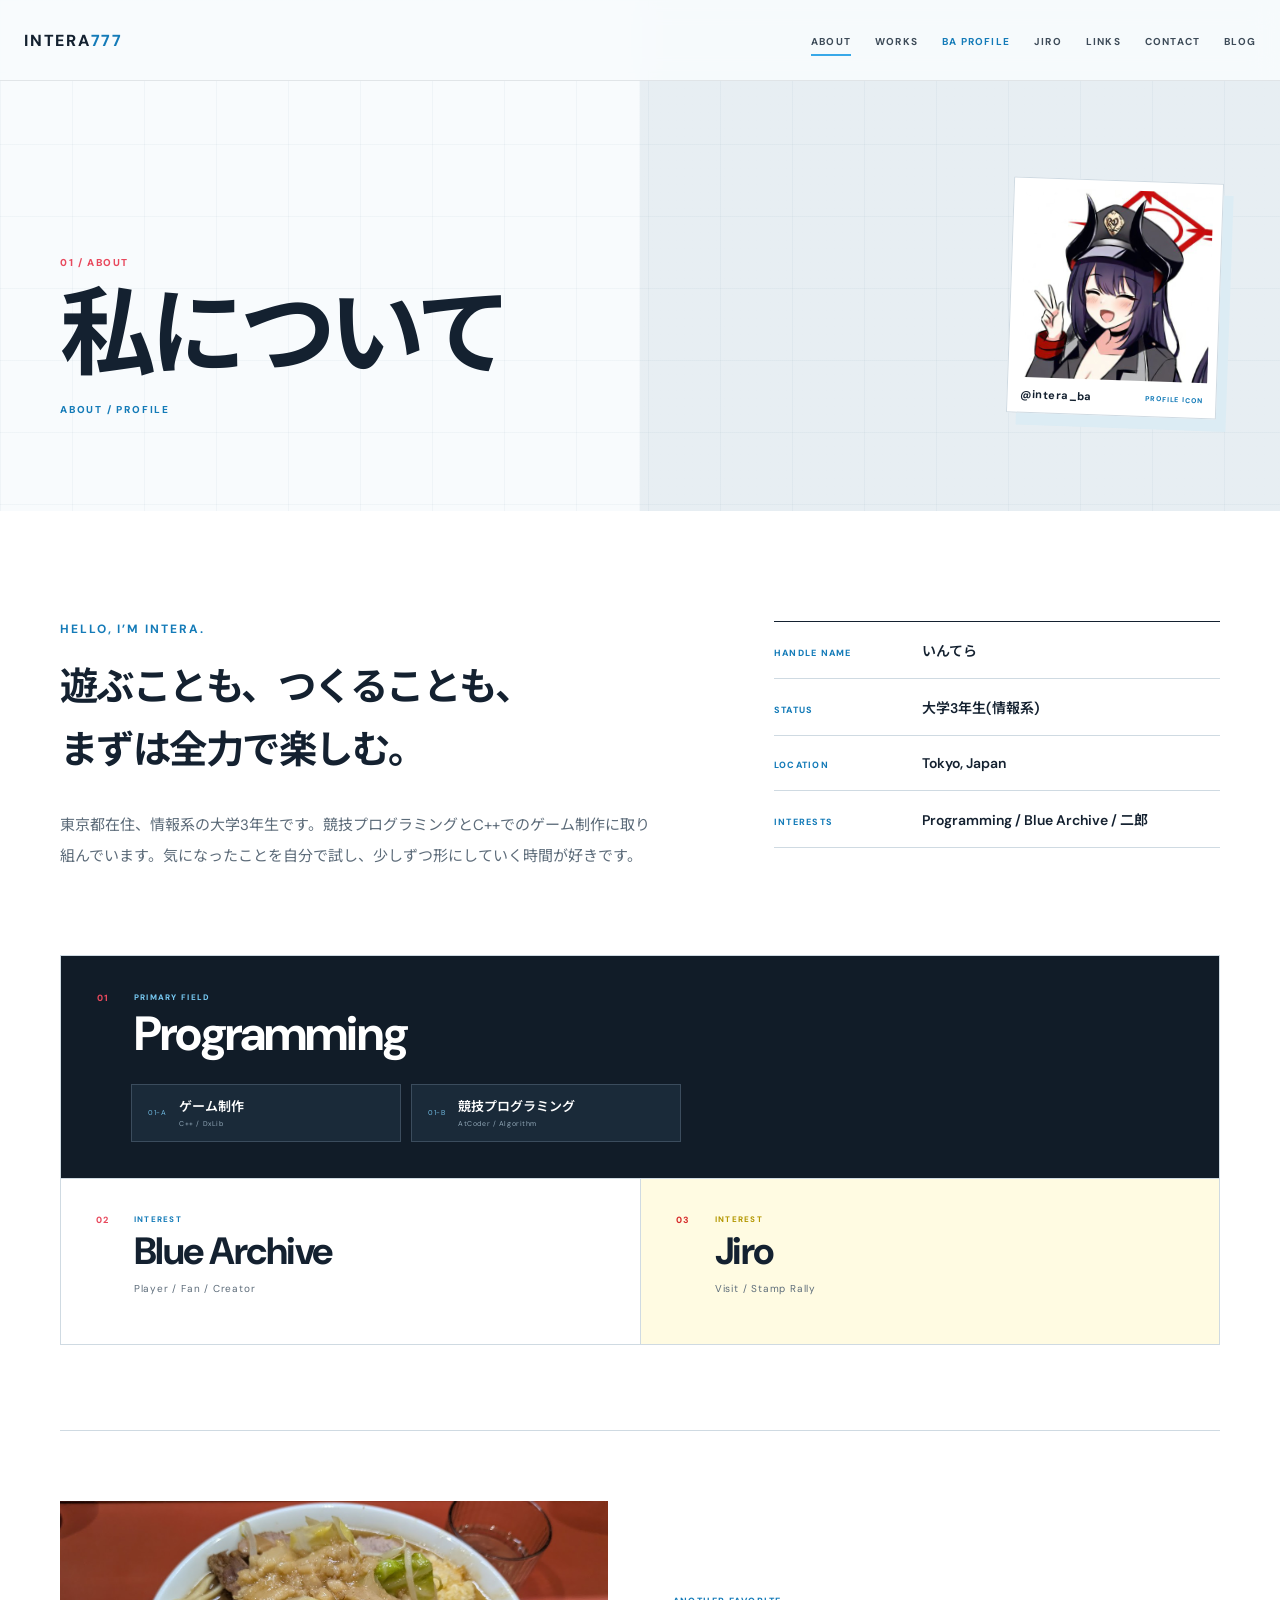
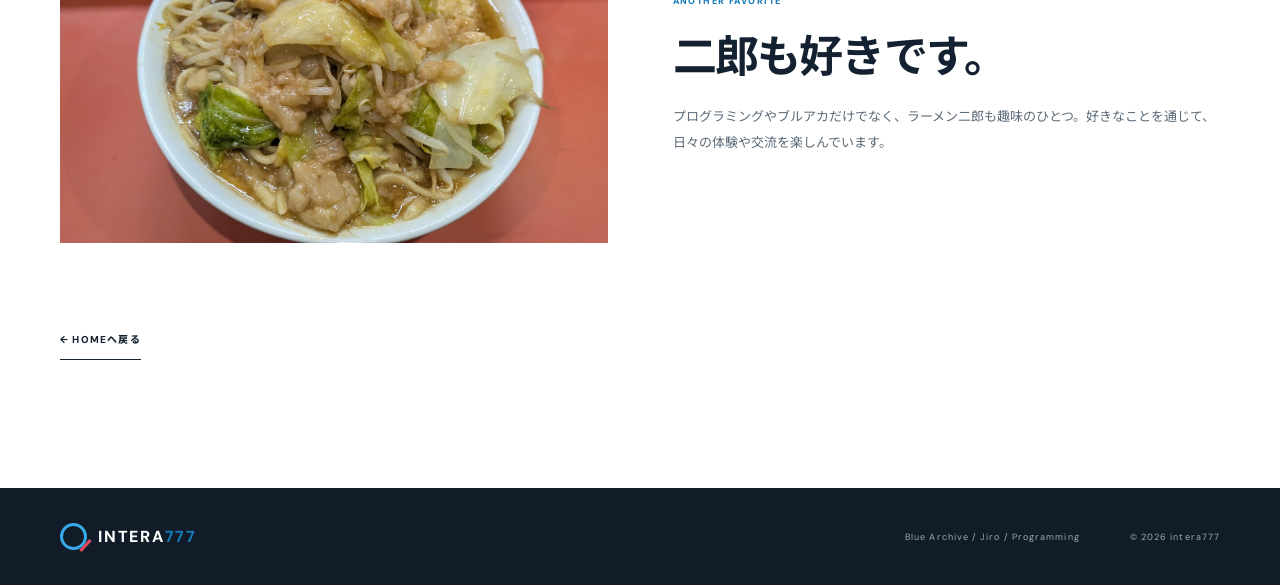
==== commit 8179f228: "表示文の軽微な変更" ====
--- a/about.html
+++ b/about.html
@@ -153,7 +153,7 @@
                                 <h2>
                                     Blue Archive
                                 </h2>
-                                <p>Player / Fan</p>
+                                <p>Player / Fan / Creator</p>
                             </div>
                         </section>
                         <section class="interest-root interest-root-jiro">
--- a/stylesheet.css
+++ b/stylesheet.css
@@ -1157,9 +1157,14 @@
     }
     .global-nav {
         position: fixed;
-        inset: 0;
+        inset: 0 auto auto 0;
+        width: 100vw;
+        min-height: 100vh;
+        height: 100dvh;
+        padding: max(88px,12vh) 20px 40px;
+        overflow-y: auto;
         flex-direction: column;
-        justify-content: center;
+        justify-content: flex-start;
         gap: 4px;
         visibility: hidden;
         opacity: 0;
@@ -1525,6 +1530,10 @@
     background: #f8fbfdeb;
     border-bottom-color: #1421301a;
     backdrop-filter: blur(14px);
+}
+
+body.menu-open .site-header {
+    backdrop-filter: none;
 }
 
 .page-hero {
@@ -2757,3 +2766,16 @@
         min-height: 145px;
     }
 }
+
+/* Keep the Blue Archive page title on one natural line */
+.page-hero-ba h1 {
+    font-size: clamp(34px,5.4vw,70px);
+    letter-spacing: -.07em;
+    white-space: nowrap;
+}
+
+@media(max-width:350px) {
+    .page-hero-ba h1 {
+        font-size: 30px;
+    }
+}
